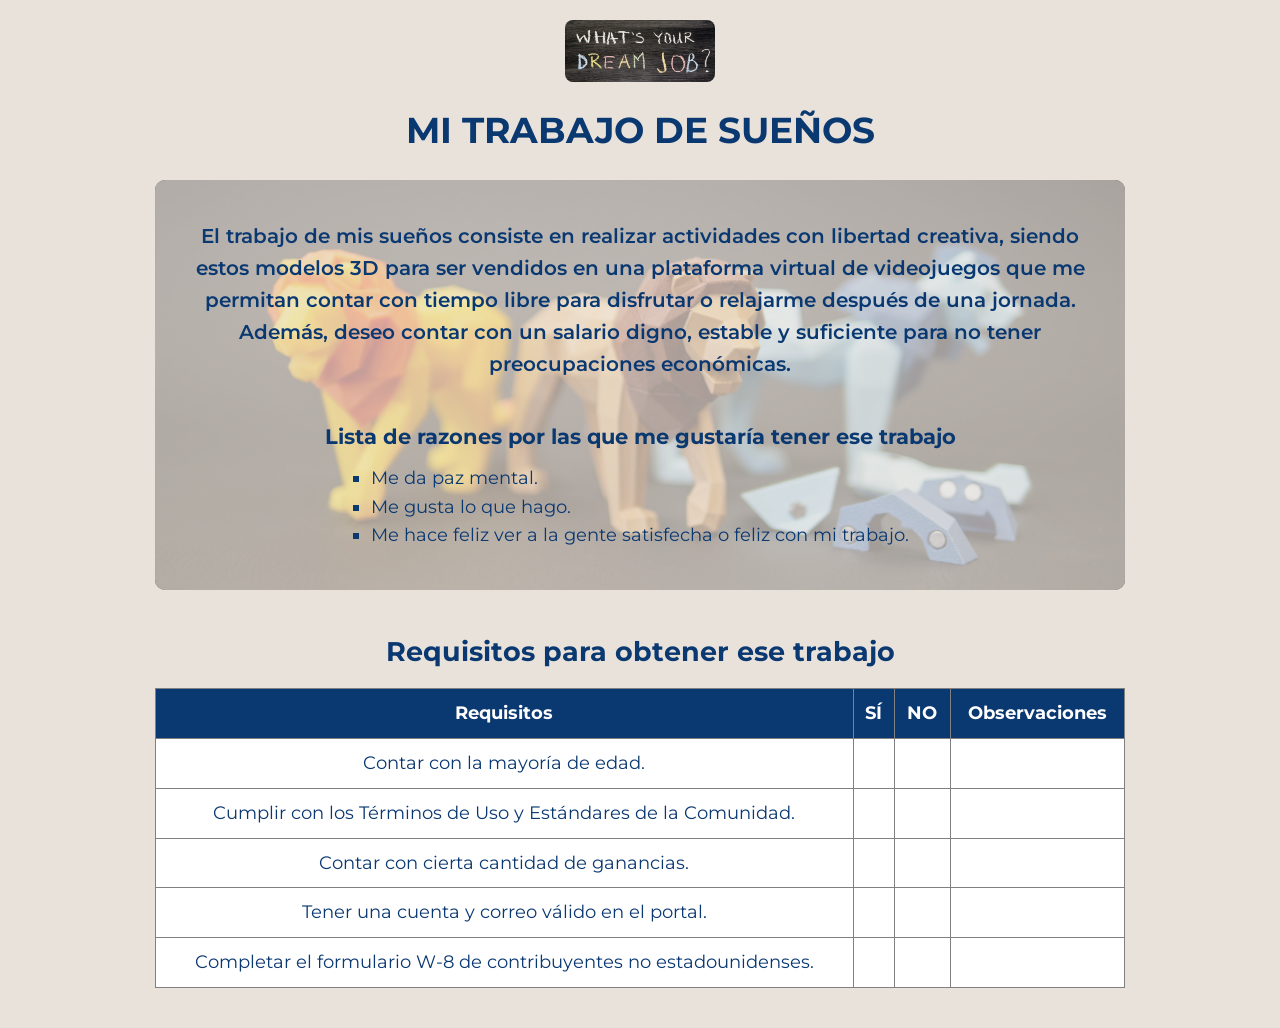
==== index.html @ b76fe8aa "Rename presentacion.html to index.html" ====
<!DOCTYPE html>
<html lang="es">
<head>
    <meta charset="UTF-8">
    <meta http-equiv="X-UA-Compatible" content="IE=edge">
    <meta name="viewport" content="width=device-width, initial-scale=1.0">
    <link rel="stylesheet" href="style.css">
    <link rel="preconnect" href="https://fonts.googleapis.com">
    <link rel="preconnect" href="https://fonts.gstatic.com/" crossorigin>
    <link href="https://fonts.googleapis.com/css2?family=Montserrat:ital,wght@0,100..900;1,100..900&display=swap" rel="stylesheet">
    <title>Mi trabajo de sueños</title>
</head>

<body>
    <header>
        <img class="portada" src="imagenes/dream-job.jpg" alt="Logo de Alura">
    </header>

    <main>
        <div class="titulo">
            <span><h1>Mi trabajo de sueños</h1></span>
        </div>

        <div id="presentacion-principal" class="presentacion">
            <p>El trabajo de mis sueños consiste en realizar actividades con libertad creativa, siendo estos modelos 3D para ser vendidos en una plataforma virtual de videojuegos que me permitan contar con tiempo libre para disfrutar o relajarme después de una jornada. Además, deseo contar con un salario digno, estable y suficiente para no tener preocupaciones económicas.</p>

            <div class="lista">
                <h3>Lista de razones por las que me gustaría tener ese trabajo</h3>
                <ul>
                    <li>Me da paz mental.</li>
                    <li>Me gusta lo que hago.</li>
                    <li>Me hace feliz ver a la gente satisfecha o feliz con mi trabajo.</li>
                </ul>
            </div>
        </div>

        <div id="seccion-requisitos" class="tabla">
            <span><h2>Requisitos para obtener ese trabajo</h2></span>
            <table border="1">
                <thead>
                    <tr>
                        <th>Requisitos</th>
                        <th>SÍ</th>
                        <th>NO</th>
                        <th>Observaciones</th>
                    </tr>
                </thead>
                <tbody>
                    <tr>
                        <td>Contar con la mayoría de edad.</td>
                        <td></td>
                        <td></td>
                        <td></td>
                    </tr>
                    <tr>
                        <td>Cumplir con los Términos de Uso y Estándares de la Comunidad.</td>
                        <td></td>
                        <td></td>
                        <td></td>
                    </tr>
                    <tr>
                        <td>Contar con cierta cantidad de ganancias.</td>
                        <td></td>
                        <td></td>
                        <td></td>
                    </tr>
                    <tr>
                        <td>Tener una cuenta y correo válido en el portal.</td>
                        <td></td>
                        <td></td>
                        <td></td>
                    </tr>
                    <tr>
                        <td>Completar el formulario W-8 de contribuyentes no estadounidenses.</td>
                        <td></td>
                        <td></td>
                        <td></td>
                    </tr>
                </tbody>
            </table>
        </div>
    </main>
</body>
</html>
---- style.css ----
/* Reset básico */
* {
    margin: 0;
    padding: 0;
    box-sizing: border-box;
}

/* Estilos generales */
body {
    background-color: #e9e2da;
    font-family: 'Montserrat', sans-serif;
    font-size: 18px;
    color: #0A3871;
    line-height: 1.6;
}

/* Imagen de portada */
.portada {
    width: 150px;
    height: auto;
    display: block;
    margin: 20px auto;
    border-radius: 8px;
}

main {
    margin: 0 auto 20px auto;
    max-width: 1000px;
    padding: 0 15px;
}

/* Título */
.titulo {
    text-align: center;
    margin: 20px 0;
    text-transform: uppercase;
    font-weight: 700;
}

/* Selector por ID para la presentación */
#presentacion-principal {
    position: relative;
    background-image: url("imagenes/models.jpg");
    background-size: cover;
    background-position: center;
    border-radius: 10px;
    overflow: hidden;
    padding: 20px;
}

/* Capa semitransparente sobre la imagen */
.presentacion::before {
    content: "";
    position: absolute;
    inset: 0;
    background: rgba(233, 226, 218, 0.7);
}

/* Texto e información dentro de la presentación */
.presentacion p, 
.presentacion .lista {
    position: relative;
    z-index: 1;
}

.presentacion p {
    font-weight: 600;
    font-size: 20px;
    padding: 20px;
    text-align: center;
}

/* Lista */
.lista {
    margin: 20px 0;
    text-align: center;
}

.lista h3 {
    margin-bottom: 10px;
}

.lista ul {
    list-style-type: square;
    display: inline-block;
    text-align: left;
}

/* Selector por ID para la tabla */
#seccion-requisitos {
    margin: 40px 0;
    text-align: center;
}

/* Tabla de requisitos */
.tabla table {
    width: 100%;
    margin-top: 15px;
    border-collapse: collapse;
    background-color: #ffffff;
}

.tabla th, 
.tabla td {
    padding: 10px;
    text-align: center;
}

.tabla th {
    background-color: #0A3871;
    color: #ffffff;
}
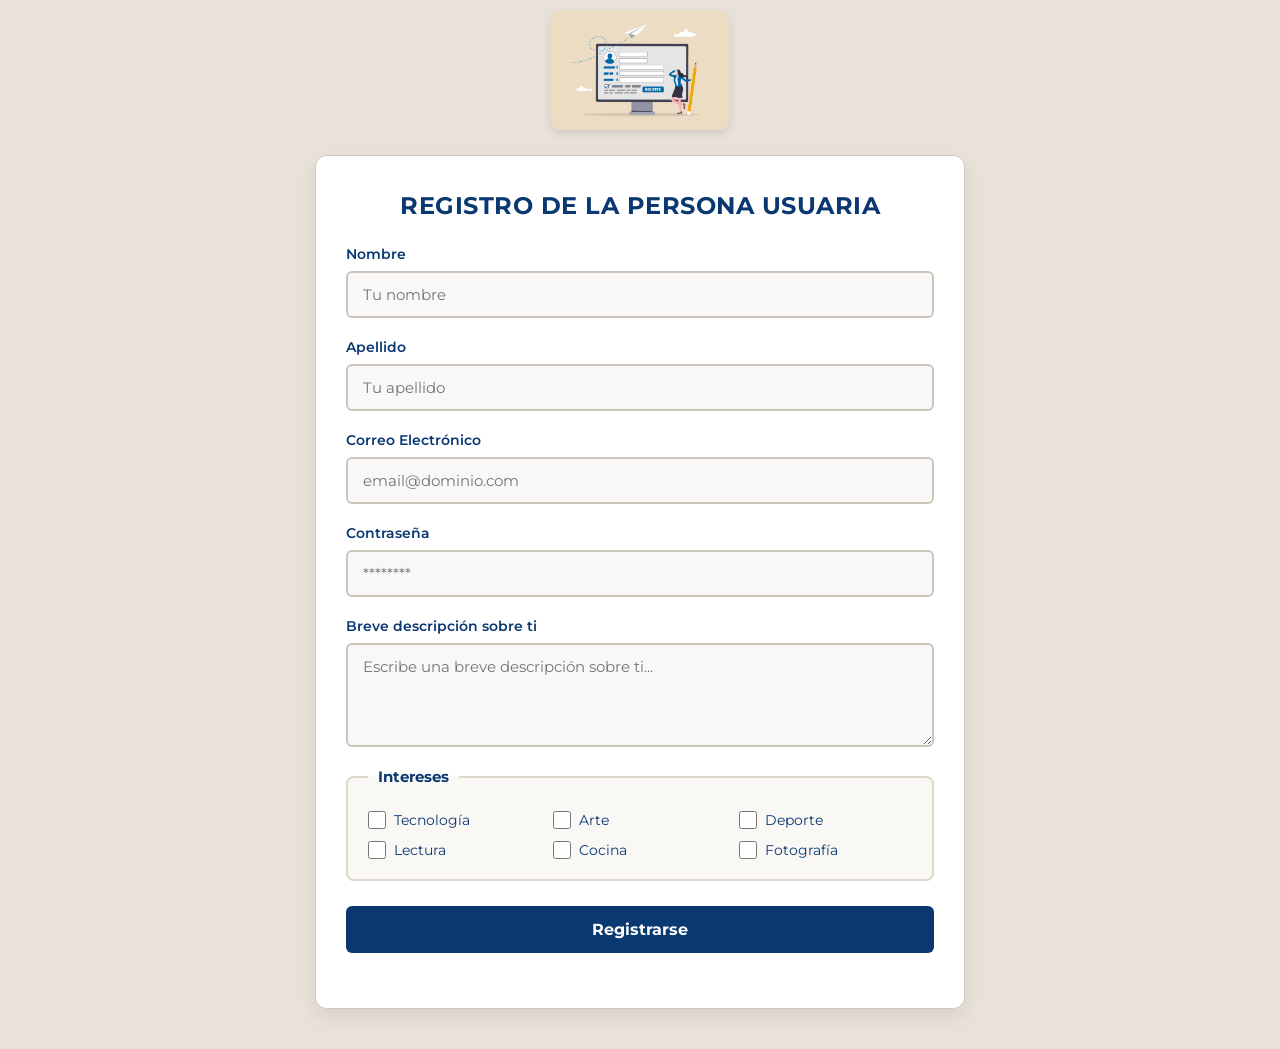
==== commit 6bc37a89: "Reto 3, subida de archivos" ====
--- a/index.html
+++ b/index.html
@@ -4,81 +4,91 @@
     <meta charset="UTF-8">
     <meta http-equiv="X-UA-Compatible" content="IE=edge">
     <meta name="viewport" content="width=device-width, initial-scale=1.0">
+    <link rel="preconnect" href="https://fonts.googleapis.com">
+    <link rel="preconnect" href="https://fonts.gstatic.com" crossorigin>
+    <link href="https://fonts.googleapis.com/css2?family=Montserrat:wght@400;600;700&display=swap" rel="stylesheet">
     <link rel="stylesheet" href="style.css">
-    <link rel="preconnect" href="https://fonts.googleapis.com">
-    <link rel="preconnect" href="https://fonts.gstatic.com/" crossorigin>
-    <link href="https://fonts.googleapis.com/css2?family=Montserrat:ital,wght@0,100..900;1,100..900&display=swap" rel="stylesheet">
-    <title>Mi trabajo de sueños</title>
+    <title>Registro de la persona Usuaria</title>
 </head>
+<body>
 
-<body>
     <header>
-        <img class="portada" src="imagenes/dream-job.jpg" alt="Logo de Alura">
+        <img class="portada" src="imagenes/formulario.jpg" alt="Portada de Registro">
     </header>
 
     <main>
-        <div class="titulo">
-            <span><h1>Mi trabajo de sueños</h1></span>
-        </div>
+        <div class="contenedor-formulario">
+            <!-- Título principal exigido en las instrucciones -->
+            <h1 class="titulo-principal">Registro de la persona Usuaria</h1>
 
-        <div id="presentacion-principal" class="presentacion">
-            <p>El trabajo de mis sueños consiste en realizar actividades con libertad creativa, siendo estos modelos 3D para ser vendidos en una plataforma virtual de videojuegos que me permitan contar con tiempo libre para disfrutar o relajarme después de una jornada. Además, deseo contar con un salario digno, estable y suficiente para no tener preocupaciones económicas.</p>
+            <form id="formulario-registro" action="#" method="POST">
+                
+                <!-- Campos de Texto -->
+                <div class="grupo-campo">
+                    <label for="nombre">Nombre</label>
+                    <input type="text" id="nombre" name="nombre" class="input-campo" placeholder="Tu nombre" required>
+                </div>
 
-            <div class="lista">
-                <h3>Lista de razones por las que me gustaría tener ese trabajo</h3>
-                <ul>
-                    <li>Me da paz mental.</li>
-                    <li>Me gusta lo que hago.</li>
-                    <li>Me hace feliz ver a la gente satisfecha o feliz con mi trabajo.</li>
-                </ul>
-            </div>
-        </div>
+                <div class="grupo-campo">
+                    <label for="apellido">Apellido</label>
+                    <input type="text" id="apellido" name="apellido" class="input-campo" placeholder="Tu apellido" required>
+                </div>
 
-        <div id="seccion-requisitos" class="tabla">
-            <span><h2>Requisitos para obtener ese trabajo</h2></span>
-            <table border="1">
-                <thead>
-                    <tr>
-                        <th>Requisitos</th>
-                        <th>SÍ</th>
-                        <th>NO</th>
-                        <th>Observaciones</th>
-                    </tr>
-                </thead>
-                <tbody>
-                    <tr>
-                        <td>Contar con la mayoría de edad.</td>
-                        <td></td>
-                        <td></td>
-                        <td></td>
-                    </tr>
-                    <tr>
-                        <td>Cumplir con los Términos de Uso y Estándares de la Comunidad.</td>
-                        <td></td>
-                        <td></td>
-                        <td></td>
-                    </tr>
-                    <tr>
-                        <td>Contar con cierta cantidad de ganancias.</td>
-                        <td></td>
-                        <td></td>
-                        <td></td>
-                    </tr>
-                    <tr>
-                        <td>Tener una cuenta y correo válido en el portal.</td>
-                        <td></td>
-                        <td></td>
-                        <td></td>
-                    </tr>
-                    <tr>
-                        <td>Completar el formulario W-8 de contribuyentes no estadounidenses.</td>
-                        <td></td>
-                        <td></td>
-                        <td></td>
-                    </tr>
-                </tbody>
-            </table>
+                <div class="grupo-campo">
+                    <label for="correoelectronico">Correo Electrónico</label>
+                    <input type="email" id="correoelectronico" name="correoelectronico" class="input-campo" placeholder="email@dominio.com" required>
+                </div>
+
+                <div class="grupo-campo">
+                    <label for="contrasena">Contraseña</label>
+                    <input type="password" id="contrasena" name="contrasena" class="input-campo" placeholder="********" required>
+                </div>
+
+                <!-- Área de texto -->
+                <div class="grupo-campo">
+                    <label for="descripcion">Breve descripción sobre ti</label>
+                    <textarea id="descripcion" name="descripcion" class="input-campo textarea-campo" rows="4" placeholder="Escribe una breve descripción sobre ti..."></textarea>
+                </div>
+
+                <!-- Conjunto de opciones (Checkboxes) -->
+                <fieldset id="seccion-intereses" class="grupo-intereses">
+                    <legend>Intereses</legend>
+                    <div class="grid-checkboxes">
+                        <div class="item-checkbox">
+                            <input type="checkbox" id="interes-tecnologia" name="intereses" value="Tecnología">
+                            <label for="interes-tecnologia">Tecnología</label>
+                        </div>
+                        <div class="item-checkbox">
+                            <input type="checkbox" id="interes-arte" name="intereses" value="Arte">
+                            <label for="interes-arte">Arte</label>
+                        </div>
+                        <div class="item-checkbox">
+                            <input type="checkbox" id="interes-deporte" name="intereses" value="Deporte">
+                            <label for="interes-deporte">Deporte</label>
+                        </div>
+                        <div class="item-checkbox">
+                            <input type="checkbox" id="interes-lectura" name="intereses" value="Lectura">
+                            <label for="interes-lectura">Lectura</label>
+                            </div>
+                        <div class="item-checkbox">
+                            <input type="checkbox" id="interes-cocina" name="intereses" value="Cocina">
+                            <label for="interes-cocina">Cocina</label>
+                        </div>
+                        <div class="item-checkbox">
+                            <input type="checkbox" id="interes-fotografia" name="intereses" value="Fotografía">
+                            <label for="interes-fotografia">Fotografía</label>
+                        </div>
+                    </div>
+                </fieldset>
+
+                <!-- Botón de envío -->
+                <div class="grupo-campo">
+                    <input type="submit" value="Registrarse" class="btn-submit">
+                </div>
+
+            </form>
         </div>
     </main>
+
 </body>
-</html>
+</html>
--- a/style.css
+++ b/style.css
@@ -5,108 +5,146 @@
     box-sizing: border-box;
 }
 
-/* Estilos generales */
 body {
     background-color: #e9e2da;
     font-family: 'Montserrat', sans-serif;
-    font-size: 18px;
-    color: #0A3871;
-    line-height: 1.6;
-}
-
-/* Imagen de portada */
-.portada {
-    width: 150px;
-    height: auto;
-    display: block;
-    margin: 20px auto;
-    border-radius: 8px;
+    font-size: 16px;
+    color: #0A3871
 }
 
 main {
-    margin: 0 auto 20px auto;
-    max-width: 1000px;
-    padding: 0 15px;
+    max-width: 650px;
+    margin: 0 auto 40px auto;
 }
 
-/* Título */
-.titulo {
-    text-align: center;
-    margin: 20px 0;
-    text-transform: uppercase;
-    font-weight: 700;
+/* Encabezado */
+.portada {
+    width: 180px;
+    height: auto;
+    display: block;
+    margin: 10px auto 25px auto;
+    border-radius: 12px;
+    box-shadow: 0 4px 8px rgba(0, 0, 0, 0.1);
 }
 
-/* Selector por ID para la presentación */
-#presentacion-principal {
-    position: relative;
-    background-image: url("imagenes/models.jpg");
-    background-size: cover;
-    background-position: center;
-    border-radius: 10px;
-    overflow: hidden;
-    padding: 20px;
+/* Contenedor del Formulario */
+.contenedor-formulario {
+    background-color: #ffffff;
+    padding: 35px 30px;
+    border-radius: 12px;
+    border: 1px solid #d1c7bc;
+    box-shadow: 0 8px 20px rgba(0, 0, 0, 0.08);
 }
 
-/* Capa semitransparente sobre la imagen */
-.presentacion::before {
-    content: "";
-    position: absolute;
-    inset: 0;
-    background: rgba(233, 226, 218, 0.7);
+.titulo-principal {
+    text-align: center;
+    font-size: 24px;
+    font-weight: 700;
+    color: #0A3871;
+    margin-bottom: 25px;
+    text-transform: uppercase;
+    letter-spacing: 0.5px;
 }
 
-/* Texto e información dentro de la presentación */
-.presentacion p, 
-.presentacion .lista {
-    position: relative;
-    z-index: 1;
+.grupo-campo {
+    margin-bottom: 20px;
+    display: flex;
+    flex-direction: column;
 }
 
-.presentacion p {
+label {
+    font-size: 14px;
     font-weight: 600;
-    font-size: 20px;
-    padding: 20px;
-    text-align: center;
+    margin-bottom: 8px;
+    color: #0A3871;
 }
 
-/* Lista */
-.lista {
-    margin: 20px 0;
-    text-align: center;
+/* Inputs y textarea */
+.input-campo {
+    width: 100%;
+    padding: 12px 15px;
+    font-family: 'Montserrat', sans-serif;
+    font-size: 15px;
+    color: #333333;
+    background-color: #f9f8f6;
+    border: 2px solid #ccc5b9;
+    border-radius: 6px;
+    outline: none;
+    transition: border-color 0.3s ease, background-color 0.3s ease;
 }
 
-.lista h3 {
-    margin-bottom: 10px;
-}
-
-.lista ul {
-    list-style-type: square;
-    display: inline-block;
-    text-align: left;
-}
-
-/* Selector por ID para la tabla */
-#seccion-requisitos {
-    margin: 40px 0;
-    text-align: center;
-}
-
-/* Tabla de requisitos */
-.tabla table {
-    width: 100%;
-    margin-top: 15px;
-    border-collapse: collapse;
+.input-campo:focus {
+    border-color: #0A3871;
     background-color: #ffffff;
 }
 
-.tabla th, 
-.tabla td {
-    padding: 10px;
-    text-align: center;
+.textarea-campo {
+    resize: vertical;
+    min-height: 100px;
 }
 
-.tabla th {
+/* Sección de Intereses */
+#seccion-intereses {
+    border: 2px solid #e0d7cd;
+    border-radius: 8px;
+    padding: 15px 20px 20px 20px;
+    margin-bottom: 25px;
+    background-color: #faf8f5;
+}
+
+#seccion-intereses legend {
+    font-weight: 700;
+    font-size: 15px;
+    color: #0A3871;
+    padding: 0 10px;
+}
+
+.grid-checkboxes {
+    display: grid;
+    grid-template-columns: repeat(auto-fit, minmax(140px, 1fr));
+    gap: 12px;
+    margin-top: 10px;
+}
+
+.item-checkbox {
+    display: flex;
+    align-items: center;
+    gap: 8px;
+}
+
+.item-checkbox input[type="checkbox"] {
+    width: 18px;
+    height: 18px;
+    accent-color: #0A3871;
+    cursor: pointer;
+}
+
+.item-checkbox label {
+    margin-bottom: 0;
+    font-weight: 400;
+    cursor: pointer;
+    font-size: 14px;
+}
+
+/* Botón de envío */
+.btn-submit {
+    width: 100%;
+    padding: 14px;
     background-color: #0A3871;
     color: #ffffff;
+    font-family: 'Montserrat', sans-serif;
+    font-size: 16px;
+    font-weight: 700;
+    border: none;
+    border-radius: 6px;
+    cursor: pointer;
+    transition: background-color 0.3s ease, transform 0.1s ease;
+}
+
+.btn-submit:hover {
+    background-color: #072a56;
+}
+
+.btn-submit:active {
+    transform: scale(0.99);
 }
